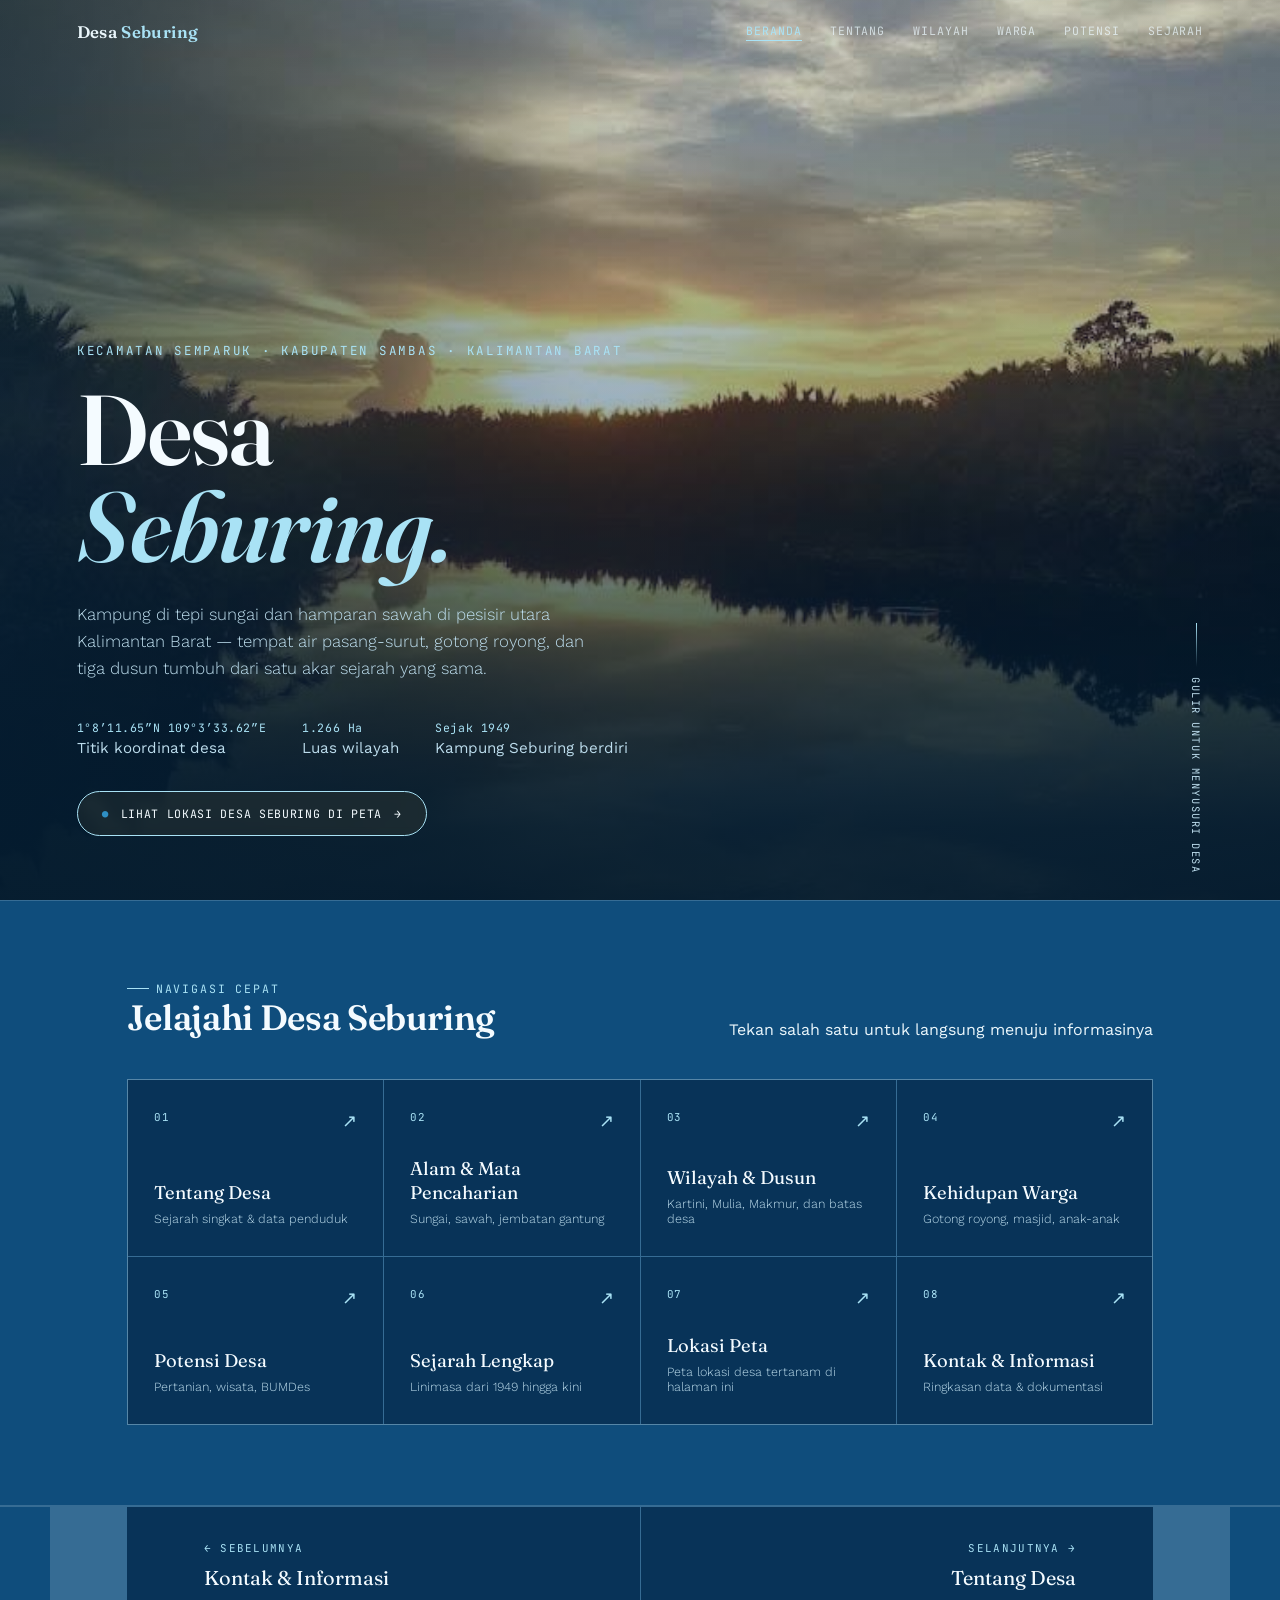
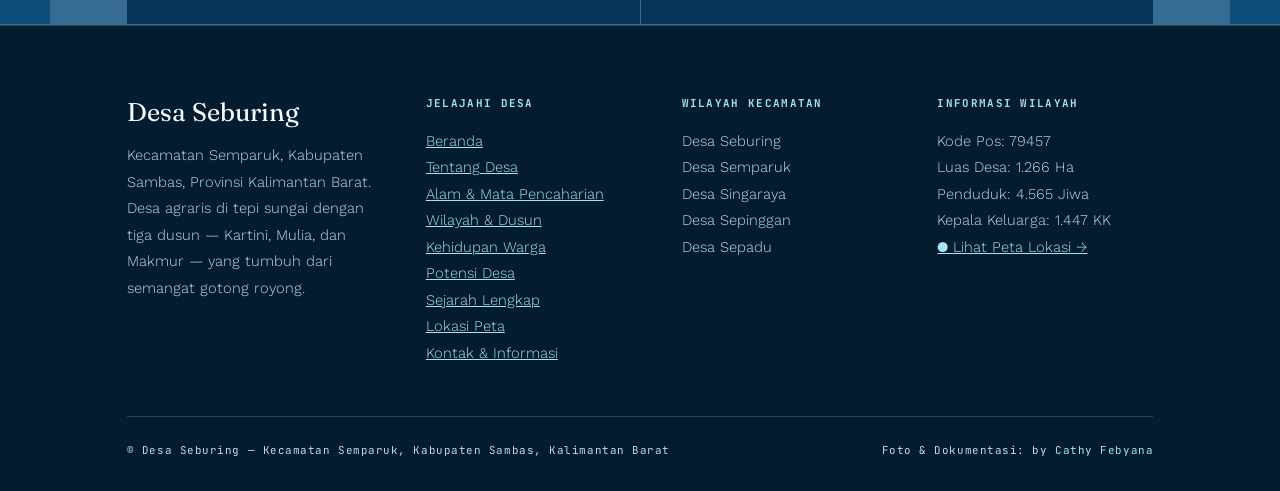
==== index.html @ ba669db6 "Add files via upload" ====
<!DOCTYPE html>
<html lang="id">
<head>
<meta charset="UTF-8">
<meta name="viewport" content="width=device-width, initial-scale=1.0">
<title>Desa Seburing — Kecamatan Semparuk, Kabupaten Sambas</title>
<meta name="description" content="Profil dan promosi Desa Seburing, Kecamatan Semparuk, Kabupaten Sambas, Kalimantan Barat.">
<link rel="preconnect" href="https://fonts.googleapis.com">
<link href="https://fonts.googleapis.com/css2?family=Fraunces:ital,opsz,wght@0,9..144,400;0,9..144,600;0,9..144,700;1,9..144,500&family=Work+Sans:wght@300;400;500;600;700&family=JetBrains+Mono:wght@400;500&display=swap" rel="stylesheet">
<link rel="stylesheet" href="style.css">
</head>
<body>
<header class="nav">
  <div class="brand"><a href="index.html" style="text-decoration:none;color:inherit;">Desa <span>Seburing</span></a></div>
  <nav>
    <a href="index.html" class="active">Beranda</a>
    <a href="tentang.html">Tentang</a>
    <a href="wilayah_dan_dusun.html">Wilayah</a>
    <a href="kehidupan_warga.html">Warga</a>
    <a href="potensi_desa.html">Potensi</a>
    <a href="sejarah_lengkap.html">Sejarah</a>
  </nav>
</header>
<section class="hero" id="beranda">
  <div class="bg" style="background-image:url('[data-uri]');"></div>
  <div class="sky-clouds" aria-hidden="true">
    <svg class="cloud cloud-1" viewBox="0 0 200 60"><ellipse cx="60" cy="30" rx="55" ry="20"/><ellipse cx="110" cy="22" rx="42" ry="16"/><ellipse cx="150" cy="32" rx="35" ry="14"/></svg>
    <svg class="cloud cloud-2" viewBox="0 0 200 60"><ellipse cx="60" cy="30" rx="55" ry="20"/><ellipse cx="110" cy="22" rx="42" ry="16"/><ellipse cx="150" cy="32" rx="35" ry="14"/></svg>
    <svg class="cloud cloud-3" viewBox="0 0 200 60"><ellipse cx="60" cy="30" rx="55" ry="20"/><ellipse cx="110" cy="22" rx="42" ry="16"/><ellipse cx="150" cy="32" rx="35" ry="14"/></svg>
  </div>
  <div class="content">
    <div class="kicker">Kecamatan Semparuk · Kabupaten Sambas · Kalimantan Barat</div>
    <h1>Desa<br><em>Seburing.</em></h1>
    <p class="sub">Kampung di tepi sungai dan hamparan sawah di pesisir utara Kalimantan Barat — tempat air pasang-surut, gotong royong, dan tiga dusun tumbuh dari satu akar sejarah yang sama.</p>
    <div class="coords">
      <div>1°8′11.65″N 109°3′33.62″E<span>Titik koordinat desa</span></div>
      <div>1.266 Ha<span>Luas wilayah</span></div>
      <div>Sejak 1949<span>Kampung Seburing berdiri</span></div>
    </div>
    <a class="maps-btn" href="lokasi_peta.html">
      <span class="pin">&#9679;</span> Lihat Lokasi Desa Seburing di Peta
      <span class="arrow">&#8594;</span>
    </a>
  </div>
  <div class="scroll-cue"><div class="bar"></div>GULIR UNTUK MENYUSURI DESA</div>
</section>
<section id="jelajahi">
  <div class="wrap">
    <div class="jelajahi-head">
      <div>
        <div class="eyebrow">Navigasi Cepat</div>
        <h2 class="reveal">Jelajahi Desa Seburing</h2>
      </div>
      <div class="num">Tekan salah satu untuk langsung menuju informasinya</div>
    </div>
    <div class="menu-grid reveal">
      <a class="menu-card" href="tentang.html">
        <div class="mc-top"><span class="mc-no">01</span><span class="mc-arrow">&#8599;</span></div>
        <div><div class="mc-title">Tentang Desa</div><span class="mc-sub">Sejarah singkat & data penduduk</span></div>
      </a>
      <a class="menu-card" href="alam_dan_mata_pencaharian.html">
        <div class="mc-top"><span class="mc-no">02</span><span class="mc-arrow">&#8599;</span></div>
        <div><div class="mc-title">Alam & Mata Pencaharian</div><span class="mc-sub">Sungai, sawah, jembatan gantung</span></div>
      </a>
      <a class="menu-card" href="wilayah_dan_dusun.html">
        <div class="mc-top"><span class="mc-no">03</span><span class="mc-arrow">&#8599;</span></div>
        <div><div class="mc-title">Wilayah & Dusun</div><span class="mc-sub">Kartini, Mulia, Makmur, dan batas desa</span></div>
      </a>
      <a class="menu-card" href="kehidupan_warga.html">
        <div class="mc-top"><span class="mc-no">04</span><span class="mc-arrow">&#8599;</span></div>
        <div><div class="mc-title">Kehidupan Warga</div><span class="mc-sub">Gotong royong, masjid, anak-anak</span></div>
      </a>
      <a class="menu-card" href="potensi_desa.html">
        <div class="mc-top"><span class="mc-no">05</span><span class="mc-arrow">&#8599;</span></div>
        <div><div class="mc-title">Potensi Desa</div><span class="mc-sub">Pertanian, wisata, BUMDes</span></div>
      </a>
      <a class="menu-card" href="sejarah_lengkap.html">
        <div class="mc-top"><span class="mc-no">06</span><span class="mc-arrow">&#8599;</span></div>
        <div><div class="mc-title">Sejarah Lengkap</div><span class="mc-sub">Linimasa dari 1949 hingga kini</span></div>
      </a>
      <a class="menu-card" href="lokasi_peta.html">
        <div class="mc-top"><span class="mc-no">07</span><span class="mc-arrow">&#8599;</span></div>
        <div><div class="mc-title">Lokasi Peta</div><span class="mc-sub">Peta lokasi desa tertanam di halaman ini</span></div>
      </a>
      <a class="menu-card" href="kontak_dan_informasi.html">
        <div class="mc-top"><span class="mc-no">08</span><span class="mc-arrow">&#8599;</span></div>
        <div><div class="mc-title">Kontak & Informasi</div><span class="mc-sub">Ringkasan data & dokumentasi</span></div>
      </a>
    </div>
  </div>
</section>
<div class="page-nav">
  <div class="wrap">
    <a class="pn-prev" href="kontak_dan_informasi.html">
      <span class="pn-dir">&#8592; Sebelumnya</span>
      <span class="pn-title">Kontak & Informasi</span>
    </a>
    <a class="pn-next" href="tentang.html">
      <span class="pn-dir">Selanjutnya &#8594;</span>
      <span class="pn-title">Tentang Desa</span>
    </a>
  </div>
</div>

<footer id="kontak">
  <div class="wrap">
    <div class="foot-grid">
      <div>
        <div class="foot-brand">Desa Seburing</div>
        <p>Kecamatan Semparuk, Kabupaten Sambas, Provinsi Kalimantan Barat. Desa agraris di tepi sungai dengan tiga dusun — Kartini, Mulia, dan Makmur — yang tumbuh dari semangat gotong royong.</p>
      </div>
      <div>
        <h5>Jelajahi Desa</h5>
        <ul>
          <li><a href="index.html" style="color:var(--gold-soft);">Beranda</a></li>
          <li><a href="tentang.html" style="color:var(--gold-soft);">Tentang Desa</a></li>
          <li><a href="alam_dan_mata_pencaharian.html" style="color:var(--gold-soft);">Alam & Mata Pencaharian</a></li>
          <li><a href="wilayah_dan_dusun.html" style="color:var(--gold-soft);">Wilayah & Dusun</a></li>
          <li><a href="kehidupan_warga.html" style="color:var(--gold-soft);">Kehidupan Warga</a></li>
          <li><a href="potensi_desa.html" style="color:var(--gold-soft);">Potensi Desa</a></li>
          <li><a href="sejarah_lengkap.html" style="color:var(--gold-soft);">Sejarah Lengkap</a></li>
          <li><a href="lokasi_peta.html" style="color:var(--gold-soft);">Lokasi Peta</a></li>
          <li><a href="kontak_dan_informasi.html" style="color:var(--gold-soft);">Kontak & Informasi</a></li>
        </ul>
      </div>
      <div>
        <h5>Wilayah Kecamatan</h5>
        <ul>
          <li>Desa Seburing</li>
          <li>Desa Semparuk</li>
          <li>Desa Singaraya</li>
          <li>Desa Sepinggan</li>
          <li>Desa Sepadu</li>
        </ul>
      </div>
      <div>
        <h5>Informasi Wilayah</h5>
        <ul>
          <li>Kode Pos: 79457</li>
          <li>Luas Desa: 1.266 Ha</li>
          <li>Penduduk: 4.565 Jiwa</li>
          <li>Kepala Keluarga: 1.447 KK</li>
          <li><a href="lokasi_peta.html" style="color:var(--gold-soft);">&#9679; Lihat Peta Lokasi &#8594;</a></li>
        </ul>
      </div>
    </div>
    <div class="foot-bottom">
      <span>© Desa Seburing — Kecamatan Semparuk, Kabupaten Sambas, Kalimantan Barat</span>
      <span>Foto & Dokumentasi: <a href="#">by Cathy Febyana</a></span>
    </div>
  </div>
</footer>

<script src="script.js"></script>
</body>
</html>
---- style.css ----
:root{
    --river-deep:#083358;
    --river-mid:#0f4d7c;
    --gold:#5fc6e8;
    --gold-soft:#a9e2f5;
    --paddy:#3aa0d1;
    --paddy-deep:#1f7aa8;
    --clay:#2f8fc4;
    --sand:#eaf6fb;
    --sand-dim:#bcdcec;
    --ink:#041c30;
    --paper:#f4fbff;
    --line: rgba(234,246,251,0.18);
  }
  *{box-sizing:border-box;}
  html{scroll-behavior:smooth;}
  body{
    margin:0;
    background:var(--river-deep);
    color:var(--sand);
    font-family:'Work Sans', sans-serif;
    font-weight:400;
    overflow-x:hidden;
  }
  h1,h2,h3,.display{
    font-family:'Fraunces', serif;
    font-weight:600;
    letter-spacing:-0.01em;
    margin:0;
  }
  .eyebrow{
    font-family:'JetBrains Mono', monospace;
    text-transform:uppercase;
    letter-spacing:0.16em;
    font-size:0.72rem;
    color:var(--gold-soft);
    display:flex;
    align-items:center;
    gap:0.6em;
  }
  .eyebrow::before{
    content:"";
    width:22px;height:1px;
    background:var(--gold-soft);
    display:inline-block;
  }
  a{color:inherit;}
  img{display:block;max-width:100%;}

  /* ---------- layout shells ---------- */
  .wrap{
    max-width:1180px;
    margin:0 auto;
    padding:0 6vw;
  }
  section{
    position:relative;
    padding:110px 0;
  }
  @media (max-width:720px){
    section{padding:70px 0;}
    .wrap{padding:0 6.5vw;}
  }

  /* ---------- top nav ---------- */
  header.nav{
    position:fixed;
    top:0;left:0;right:0;
    z-index:50;
    display:flex;
    justify-content:space-between;
    align-items:center;
    padding:22px 6vw;
    mix-blend-mode:normal;
    pointer-events:none;
  }
  header.nav .brand{
    font-family:'Fraunces', serif;
    font-weight:600;
    font-size:1.05rem;
    letter-spacing:0.02em;
    pointer-events:auto;
  }
  header.nav .brand span{color:var(--gold-soft);}
  header.nav nav{
    display:flex;
    gap:28px;
    font-family:'JetBrains Mono', monospace;
    font-size:0.72rem;
    letter-spacing:0.08em;
    text-transform:uppercase;
    pointer-events:auto;
  }
  header.nav nav a{
    text-decoration:none;
    opacity:0.75;
    transition:opacity .25s;
    border-bottom:1px solid transparent;
    padding-bottom:2px;
  }
  header.nav nav a:hover{opacity:1;border-color:var(--gold-soft);}
  header.nav nav a.active{opacity:1;border-color:var(--gold-soft);color:var(--gold-soft);}
  @media (max-width:780px){
    header.nav nav{display:none;}
  }

  /* ---------- river spine (signature element) ---------- */
  .river-spine{
    position:absolute;
    left:50%;
    top:0;
    bottom:0;
    width:2px;
    transform:translateX(-50%);
    z-index:1;
    pointer-events:none;
  }
  .river-spine svg{
    position:sticky;
    top:0;
    height:100vh;
    width:2px;
    overflow:visible;
  }
  .dusun-marker{
    position:absolute;
    left:50%;
    transform:translateX(-50%);
    display:flex;
    flex-direction:column;
    align-items:center;
    z-index:2;
  }
  .dusun-marker .dot{
    width:11px;height:11px;
    border-radius:50%;
    background:var(--gold);
    box-shadow:0 0 0 5px rgba(217,164,65,0.18), 0 0 22px rgba(217,164,65,0.55);
  }
  .dusun-marker .label{
    margin-top:10px;
    font-family:'JetBrains Mono', monospace;
    font-size:0.68rem;
    letter-spacing:0.1em;
    text-transform:uppercase;
    color:var(--gold-soft);
    white-space:nowrap;
    background:var(--river-deep);
    padding:2px 8px;
    border:1px solid var(--line);
    border-radius:20px;
  }
  .river-boat{
    position:absolute;
    left:50%;
    top:0;
    transform:translate(-50%,-50%);
    z-index:3;
    pointer-events:none;
    filter:drop-shadow(0 0 8px rgba(95,198,232,0.65));
    animation:sail-down 34s linear infinite;
  }
  @keyframes sail-down{
    0%{ top:0%; opacity:0; }
    4%{ opacity:1; }
    96%{ opacity:1; }
    100%{ top:100%; opacity:0; }
  }

  /* ---------- hero ---------- */
  .hero{
    position:relative;
    height:100vh;
    min-height:640px;
    display:flex;
    align-items:flex-end;
    padding:0;
    overflow:hidden;
  }
  .hero .bg{
    position:absolute;inset:0;
    background-size:cover;
    background-position:center 62%;
  }
  .hero .bg::after{
    content:"";
    position:absolute;inset:0;
    background:
      linear-gradient(180deg, rgba(8,51,88,0.15) 0%, rgba(8,51,88,0.35) 45%, rgba(4,28,48,0.92) 92%),
      linear-gradient(90deg, rgba(4,28,48,0.55) 0%, rgba(4,28,48,0.05) 45%);
  }
  .sky-clouds{
    position:absolute;
    inset:0;
    z-index:2;
    overflow:hidden;
    pointer-events:none;
  }
  .cloud{
    position:absolute;
    fill:rgba(244,251,255,0.55);
    filter:blur(1px);
  }
  .cloud-1{width:260px; top:12%; left:-20%; animation:drift-a 46s linear infinite;}
  .cloud-2{width:180px; top:22%; left:-30%; opacity:0.7; animation:drift-b 60s linear infinite; animation-delay:-14s;}
  .cloud-3{width:320px; top:7%; left:-40%; opacity:0.4; animation:drift-c 78s linear infinite; animation-delay:-30s;}
  @keyframes drift-a{ from{transform:translateX(0);} to{transform:translateX(160vw);} }
  @keyframes drift-b{ from{transform:translateX(0);} to{transform:translateX(170vw);} }
  @keyframes drift-c{ from{transform:translateX(0);} to{transform:translateX(180vw);} }
  .hero .content{
    position:relative;
    z-index:3;
    padding:0 6vw 64px;
    width:100%;
  }
  .hero .kicker{
    font-family:'JetBrains Mono', monospace;
    font-size:0.78rem;
    letter-spacing:0.22em;
    text-transform:uppercase;
    color:var(--gold-soft);
    margin-bottom:22px;
  }
  .hero h1{
    font-size:clamp(2.6rem, 8vw, 6.2rem);
    line-height:0.98;
    color:var(--paper);
  }
  .hero h1 em{
    font-style:italic;
    color:var(--gold-soft);
  }
  .hero .sub{
    max-width:520px;
    margin-top:26px;
    font-size:1.05rem;
    line-height:1.6;
    color:var(--sand-dim);
    font-weight:300;
  }
  .hero .coords{
    margin-top:38px;
    display:flex;
    gap:36px;
    flex-wrap:wrap;
    font-family:'JetBrains Mono', monospace;
    font-size:0.72rem;
    letter-spacing:0.05em;
    color:var(--gold-soft);
  }
  .hero .coords div span{
    display:block;
    color:var(--sand-dim);
    font-family:'Work Sans',sans-serif;
    font-size:0.95rem;
    letter-spacing:0;
    margin-top:4px;
  }
  .scroll-cue{
    position:absolute;
    bottom:26px;right:6vw;
    z-index:3;
    font-family:'JetBrains Mono', monospace;
    font-size:0.65rem;
    letter-spacing:0.15em;
    text-transform:uppercase;
    color:var(--sand-dim);
    writing-mode:vertical-rl;
    display:flex;
    align-items:center;
    gap:10px;
  }
  .scroll-cue .bar{
    width:1px;height:44px;
    background:linear-gradient(var(--gold-soft), transparent);
  }
  .maps-btn{
    display:inline-flex;
    align-items:center;
    gap:12px;
    margin-top:34px;
    padding:14px 24px;
    border:1px solid var(--gold-soft);
    border-radius:40px;
    text-decoration:none;
    color:var(--paper);
    font-family:'JetBrains Mono', monospace;
    font-size:0.72rem;
    letter-spacing:0.06em;
    text-transform:uppercase;
    background:rgba(217,164,65,0.08);
    backdrop-filter:blur(4px);
    transition:background .25s, transform .25s, border-color .25s;
    width:fit-content;
  }
  .maps-btn:hover{
    background:var(--gold-soft);
    color:var(--river-deep);
    border-color:var(--gold-soft);
    transform:translateY(-2px);
  }
  .maps-btn .pin{color:var(--clay);font-size:0.9em;}
  .maps-btn:hover .pin{color:var(--river-deep);}
  .maps-btn .arrow{transition:transform .25s;}
  .maps-btn:hover .arrow{transform:translateX(4px);}
  @media (max-width:480px){
    .maps-btn{font-size:0.62rem;padding:12px 18px;}
  }

  /* ---------- explore menu (jelajahi desa) ---------- */
  #jelajahi{
    background:var(--river-mid);
    padding:80px 0;
    border-top:1px solid var(--line);
    border-bottom:1px solid var(--line);
  }
  .jelajahi-head{
    display:flex;
    justify-content:space-between;
    align-items:flex-end;
    flex-wrap:wrap;
    gap:16px;
    margin-bottom:40px;
  }
  .jelajahi-head h2{
    font-size:clamp(1.5rem,3.4vw,2.2rem);
    color:var(--paper);
  }
  .menu-grid{
    display:grid;
    grid-template-columns:repeat(4,1fr);
    gap:1px;
    background:var(--line);
    border:1px solid var(--line);
  }
  @media (max-width:900px){.menu-grid{grid-template-columns:repeat(2,1fr);}}
  @media (max-width:520px){.menu-grid{grid-template-columns:1fr;}}
  .menu-card{
    background:var(--river-deep);
    padding:30px 26px;
    text-decoration:none;
    display:flex;
    flex-direction:column;
    justify-content:space-between;
    gap:26px;
    min-height:150px;
    position:relative;
    overflow:hidden;
    transition:background .3s;
  }
  .menu-card::before{
    content:"";
    position:absolute;
    left:0;top:0;bottom:0;
    width:2px;
    background:var(--gold);
    transform:scaleY(0);
    transform-origin:bottom;
    transition:transform .35s ease;
  }
  .menu-card:hover{background:var(--river-mid);}
  .menu-card:hover::before{transform:scaleY(1);}
  .menu-card .mc-top{
    display:flex;
    justify-content:space-between;
    align-items:flex-start;
  }
  .menu-card .mc-no{
    font-family:'JetBrains Mono', monospace;
    font-size:0.68rem;
    color:var(--gold-soft);
    letter-spacing:0.08em;
  }
  .menu-card .mc-arrow{
    font-family:'Fraunces', serif;
    font-size:1.1rem;
    color:var(--gold-soft);
    transition:transform .3s;
  }
  .menu-card:hover .mc-arrow{transform:translate(3px,-3px);}
  .menu-card .mc-title{
    font-family:'Fraunces', serif;
    font-size:1.15rem;
    color:var(--paper);
    line-height:1.3;
  }
  .menu-card .mc-sub{
    font-family:'Work Sans',sans-serif;
    font-size:0.78rem;
    color:var(--sand-dim);
    font-weight:300;
    margin-top:6px;
    display:block;
  }
  .map-frame{
    border:1px solid var(--line);
    background:var(--river-mid);
    padding:8px;
    filter:grayscale(0.15) contrast(1.05);
  }
  .map-frame iframe{display:block;width:100%;}
  .locate-card{
    display:grid;
    grid-template-columns:1.4fr 1fr;
    gap:0;
    border:1px solid var(--line);
    background:var(--river-mid);
    overflow:hidden;
  }
  @media (max-width:780px){.locate-card{grid-template-columns:1fr;}}
  .locate-visual{
    min-height:320px;
    display:flex;
  }
  .locate-visual svg{display:block;}
  .locate-data{
    padding:36px 34px;
    display:flex;
    flex-direction:column;
    justify-content:center;
    gap:2px;
  }
  .ld-row{
    display:flex;
    justify-content:space-between;
    padding:14px 0;
    border-bottom:1px solid var(--line);
  }
  .ld-row:last-child{border-bottom:none;}
  .ld-k{
    font-family:'JetBrains Mono', monospace;
    font-size:0.7rem;
    letter-spacing:0.08em;
    text-transform:uppercase;
    color:var(--gold-soft);
  }
  .ld-v{
    font-family:'Fraunces', serif;
    color:var(--paper);
    font-size:0.98rem;
  }

  /* ---------- section headers ---------- */
  .sec-head{
    display:flex;
    justify-content:space-between;
    align-items:flex-end;
    gap:24px;
    margin-bottom:56px;
    flex-wrap:wrap;
  }
  .sec-head h2{
    font-size:clamp(1.9rem, 4vw, 3rem);
    color:var(--paper);
    max-width:640px;
  }
  .sec-head .num{
    font-family:'JetBrains Mono', monospace;
    font-size:0.8rem;
    color:var(--sand-dim);
  }
  .lede{
    max-width:640px;
    color:var(--sand-dim);
    font-size:1.02rem;
    line-height:1.75;
    font-weight:300;
  }

  /* ---------- about / sejarah ---------- */
  #tentang{background:var(--river-deep);}
  .about-grid{
    display:grid;
    grid-template-columns:1.1fr 0.9fr;
    gap:70px;
    align-items:start;
  }
  @media (max-width:860px){
    .about-grid{grid-template-columns:1fr;gap:40px;}
  }
  .about-grid p{
    color:var(--sand-dim);
    line-height:1.8;
    font-weight:300;
    margin:0 0 20px;
  }
  .about-grid strong{color:var(--sand);font-weight:600;}
  .stat-card{
    background:var(--river-mid);
    border:1px solid var(--line);
    border-radius:4px;
    padding:34px 30px;
  }
  .stat-row{
    display:flex;
    justify-content:space-between;
    align-items:baseline;
    padding:16px 0;
    border-bottom:1px solid var(--line);
  }
  .stat-row:last-child{border-bottom:none;}
  .stat-row .k{
    font-family:'JetBrains Mono', monospace;
    font-size:0.72rem;
    letter-spacing:0.08em;
    text-transform:uppercase;
    color:var(--gold-soft);
  }
  .stat-row .v{
    font-family:'Fraunces', serif;
    font-size:1.35rem;
    color:var(--paper);
    text-align:right;
  }
  .stat-row .v small{
    display:block;
    font-family:'Work Sans',sans-serif;
    font-size:0.68rem;
    color:var(--sand-dim);
    font-weight:400;
    margin-top:2px;
  }

  /* ---------- image feature blocks ---------- */
  .feature{
    display:grid;
    grid-template-columns:1fr 1fr;
    gap:0;
    align-items:stretch;
    background:var(--river-mid);
    border:1px solid var(--line);
    margin-bottom:26px;
    overflow:hidden;
  }
  .feature.reverse{grid-template-columns:1fr 1fr;}
  .feature.reverse .feature-media{order:2;}
  .feature.reverse .feature-text{order:1;}
  @media (max-width:860px){
    .feature, .feature.reverse{grid-template-columns:1fr;}
    .feature.reverse .feature-media{order:1;}
    .feature.reverse .feature-text{order:2;}
  }
  .feature-media{
    position:relative;
    min-height:340px;
    overflow:hidden;
  }
  .feature-media img{
    width:100%;height:100%;
    object-fit:cover;
    min-height:340px;
    filter:saturate(1.08) contrast(1.03);
    transition:transform 1.2s cubic-bezier(.16,1,.3,1);
  }
  .feature-media:hover img{transform:scale(1.06);}
  .feature-text{
    padding:48px 46px;
    display:flex;
    flex-direction:column;
    justify-content:center;
  }
  .feature-text .tag{
    font-family:'JetBrains Mono', monospace;
    font-size:0.68rem;
    letter-spacing:0.12em;
    text-transform:uppercase;
    color:var(--gold);
    margin-bottom:14px;
  }
  .feature-text h3{
    font-size:1.7rem;
    color:var(--paper);
    margin-bottom:16px;
  }
  .feature-text p{
    color:var(--sand-dim);
    line-height:1.75;
    font-weight:300;
    font-size:0.98rem;
    margin:0;
  }

  /* ---------- dusun / geografi section ---------- */
  #wilayah{background:var(--river-mid);}
  .dusun-grid{
    display:grid;
    grid-template-columns:repeat(3,1fr);
    gap:2px;
    background:var(--line);
    border:1px solid var(--line);
  }
  @media (max-width:780px){.dusun-grid{grid-template-columns:1fr;}}
  .dusun-cell{
    background:var(--river-deep);
    padding:38px 30px;
  }
  .dusun-cell .no{
    font-family:'JetBrains Mono', monospace;
    color:var(--gold);
    font-size:0.8rem;
    margin-bottom:18px;
  }
  .dusun-cell h4{
    font-family:'Fraunces', serif;
    font-size:1.4rem;
    color:var(--paper);
    margin:0 0 12px;
  }
  .dusun-cell p{
    color:var(--sand-dim);
    font-size:0.9rem;
    line-height:1.7;
    font-weight:300;
    margin:0;
  }
  .border-list{
    margin-top:60px;
    display:grid;
    grid-template-columns:repeat(4,1fr);
    gap:1px;
    background:var(--line);
    border:1px solid var(--line);
  }
  @media (max-width:780px){.border-list{grid-template-columns:1fr 1fr;}}
  .border-item{
    background:var(--river-deep);
    padding:26px 20px;
  }
  .border-item .dir{
    font-family:'JetBrains Mono', monospace;
    font-size:0.66rem;
    letter-spacing:0.1em;
    text-transform:uppercase;
    color:var(--gold-soft);
    margin-bottom:8px;
  }
  .border-item .place{
    font-family:'Fraunces', serif;
    color:var(--paper);
    font-size:1rem;
  }

  /* ---------- gallery / anak-anak ---------- */
  #warga{background:var(--river-deep);}
  .gallery-frame{
    position:relative;
    border:1px solid var(--line);
    padding:8px;
    background:var(--river-mid);
  }
  .gallery-frame img{width:100%;filter:saturate(1.05);}
  .gallery-cap{
    display:flex;
    justify-content:space-between;
    padding:16px 4px 4px;
    font-family:'JetBrains Mono', monospace;
    font-size:0.7rem;
    color:var(--sand-dim);
    letter-spacing:0.04em;
  }
  .gallery-cap .g-name{color:var(--gold-soft);text-transform:uppercase;letter-spacing:0.1em;}

  /* ---------- potensi / ekonomi ---------- */
  #potensi{background:var(--river-mid);}
  .potensi-grid{
    display:grid;
    grid-template-columns:repeat(3,1fr);
    gap:1px;
    background:var(--line);
    border:1px solid var(--line);
  }
  @media (max-width:860px){.potensi-grid{grid-template-columns:1fr;}}
  .potensi-item{
    background:var(--river-deep);
    padding:40px 32px;
  }
  .potensi-item .icon{
    font-family:'Fraunces', serif;
    font-style:italic;
    font-size:2.4rem;
    color:var(--gold);
    margin-bottom:20px;
    line-height:1;
  }
  .potensi-item h4{
    font-family:'Fraunces', serif;
    color:var(--paper);
    font-size:1.2rem;
    margin-bottom:12px;
  }
  .potensi-item p{
    color:var(--sand-dim);
    font-size:0.92rem;
    line-height:1.7;
    font-weight:300;
    margin:0;
  }

  /* ---------- pemerintahan/timeline ---------- */
  #sejarah-lengkap{background:var(--river-deep);}
  .timeline{
    border-left:1px solid var(--line);
    margin-left:6px;
    padding-left:40px;
  }
  .t-item{
    position:relative;
    padding-bottom:44px;
  }
  .t-item:last-child{padding-bottom:0;}
  .t-item::before{
    content:"";
    position:absolute;
    left:-45px;
    top:4px;
    width:9px;height:9px;
    border-radius:50%;
    background:var(--gold);
  }
  .t-item .yr{
    font-family:'JetBrains Mono', monospace;
    color:var(--gold-soft);
    font-size:0.78rem;
    letter-spacing:0.06em;
    margin-bottom:8px;
  }
  .t-item p{
    color:var(--sand-dim);
    font-weight:300;
    line-height:1.75;
    margin:0;
    max-width:600px;
  }

  /* ---------- quote / cta banner ---------- */
  .banner{
    position:relative;
    padding:130px 0;
    text-align:center;
    background:linear-gradient(180deg, var(--river-mid), var(--river-deep));
  }
  .banner .wrap{max-width:820px;}
  .banner .eyebrow{justify-content:center;}
  .banner .eyebrow::before,.banner .eyebrow::after{content:"";width:22px;height:1px;background:var(--gold-soft);}
  .banner h2{
    font-size:clamp(1.8rem,4.4vw,3.1rem);
    color:var(--paper);
    margin:26px 0 0;
    line-height:1.25;
  }
  .banner h2 em{color:var(--gold-soft);font-style:italic;}

  /* ---------- footer ---------- */
  footer{
    background:var(--ink);
    padding:70px 0 34px;
    border-top:1px solid var(--line);
  }
  .foot-grid{
    display:grid;
    grid-template-columns:1.3fr 1fr 1fr;
    gap:40px;
    margin-bottom:50px;
  }
  @media (max-width:780px){.foot-grid{grid-template-columns:1fr;gap:34px;}}
  footer h5{
    font-family:'JetBrains Mono', monospace;
    font-size:0.68rem;
    letter-spacing:0.12em;
    text-transform:uppercase;
    color:var(--gold-soft);
    margin:0 0 18px;
  }
  footer p, footer li{
    color:var(--sand-dim);
    font-size:0.92rem;
    line-height:1.8;
    font-weight:300;
  }
  footer ul{list-style:none;padding:0;margin:0;}
  .foot-brand{
    font-family:'Fraunces', serif;
    font-size:1.6rem;
    color:var(--paper);
    margin-bottom:14px;
  }
  .foot-bottom{
    display:flex;
    justify-content:space-between;
    flex-wrap:wrap;
    gap:12px;
    padding-top:26px;
    border-top:1px solid var(--line);
    font-family:'JetBrains Mono', monospace;
    font-size:0.68rem;
    letter-spacing:0.05em;
    color:var(--sand-dim);
  }
  .foot-bottom a{text-decoration:none;color:var(--gold-soft);}

  ::selection{background:var(--gold);color:var(--ink);}

  @media (prefers-reduced-motion: reduce){
    *{animation:none !important;transition:none !important;}
  }

  .reveal{
    opacity:0;
    transform:translateY(24px);
    transition:opacity .8s ease, transform .8s ease;
  }
  .reveal.in{opacity:1;transform:translateY(0);}


/* ---------- page banner (halaman selain beranda) ---------- */
.page-hero{
  position:relative;
  padding:168px 0 64px;
  background:var(--river-deep);
  border-bottom:1px solid var(--line);
  overflow:hidden;
}
.page-hero .wrap{position:relative;z-index:2;}
.page-hero h1{
  font-size:clamp(2.1rem, 5.2vw, 3.6rem);
  color:var(--paper);
  margin-top:18px;
  max-width:760px;
}
.page-hero p{
  max-width:620px;
  margin-top:20px;
  color:var(--sand-dim);
  font-weight:300;
  line-height:1.75;
  font-size:1.02rem;
}
.breadcrumb{
  font-family:'JetBrains Mono', monospace;
  font-size:0.68rem;
  letter-spacing:0.08em;
  text-transform:uppercase;
  color:var(--sand-dim);
}
.breadcrumb a{color:var(--gold-soft);text-decoration:none;}
.breadcrumb a:hover{text-decoration:underline;}

/* ---------- footer sitemap column (multi-halaman) ---------- */
.foot-grid{grid-template-columns:1.2fr 1fr 1fr 1fr;}
@media (max-width:900px){.foot-grid{grid-template-columns:1fr 1fr;}}
@media (max-width:560px){.foot-grid{grid-template-columns:1fr;}}
footer .active{color:var(--paper);}

/* ---------- page prev/next navigation ---------- */
.page-nav{
  background:var(--river-mid);
  border-top:1px solid var(--line);
  border-bottom:1px solid var(--line);
}
.page-nav .wrap{
  display:grid;
  grid-template-columns:1fr 1fr;
  gap:1px;
  background:var(--line);
}
.page-nav a{
  background:var(--river-deep);
  text-decoration:none;
  padding:34px 6vw;
  display:flex;
  flex-direction:column;
  gap:10px;
  transition:background .25s;
}
.page-nav a:hover{background:var(--river-mid);}
.page-nav .pn-next{text-align:right;align-items:flex-end;}
.page-nav .pn-dir{
  font-family:'JetBrains Mono', monospace;
  font-size:0.68rem;
  letter-spacing:0.12em;
  text-transform:uppercase;
  color:var(--gold-soft);
  display:flex;
  align-items:center;
  gap:10px;
}
.page-nav .pn-next .pn-dir{flex-direction:row-reverse;}
.page-nav .pn-title{
  font-family:'Fraunces', serif;
  font-size:1.25rem;
  color:var(--paper);
}
.page-nav a:hover .pn-title{color:var(--gold-soft);}
@media (max-width:640px){
  .page-nav .wrap{grid-template-columns:1fr;}
  .page-nav a{padding:26px 6vw;}
}
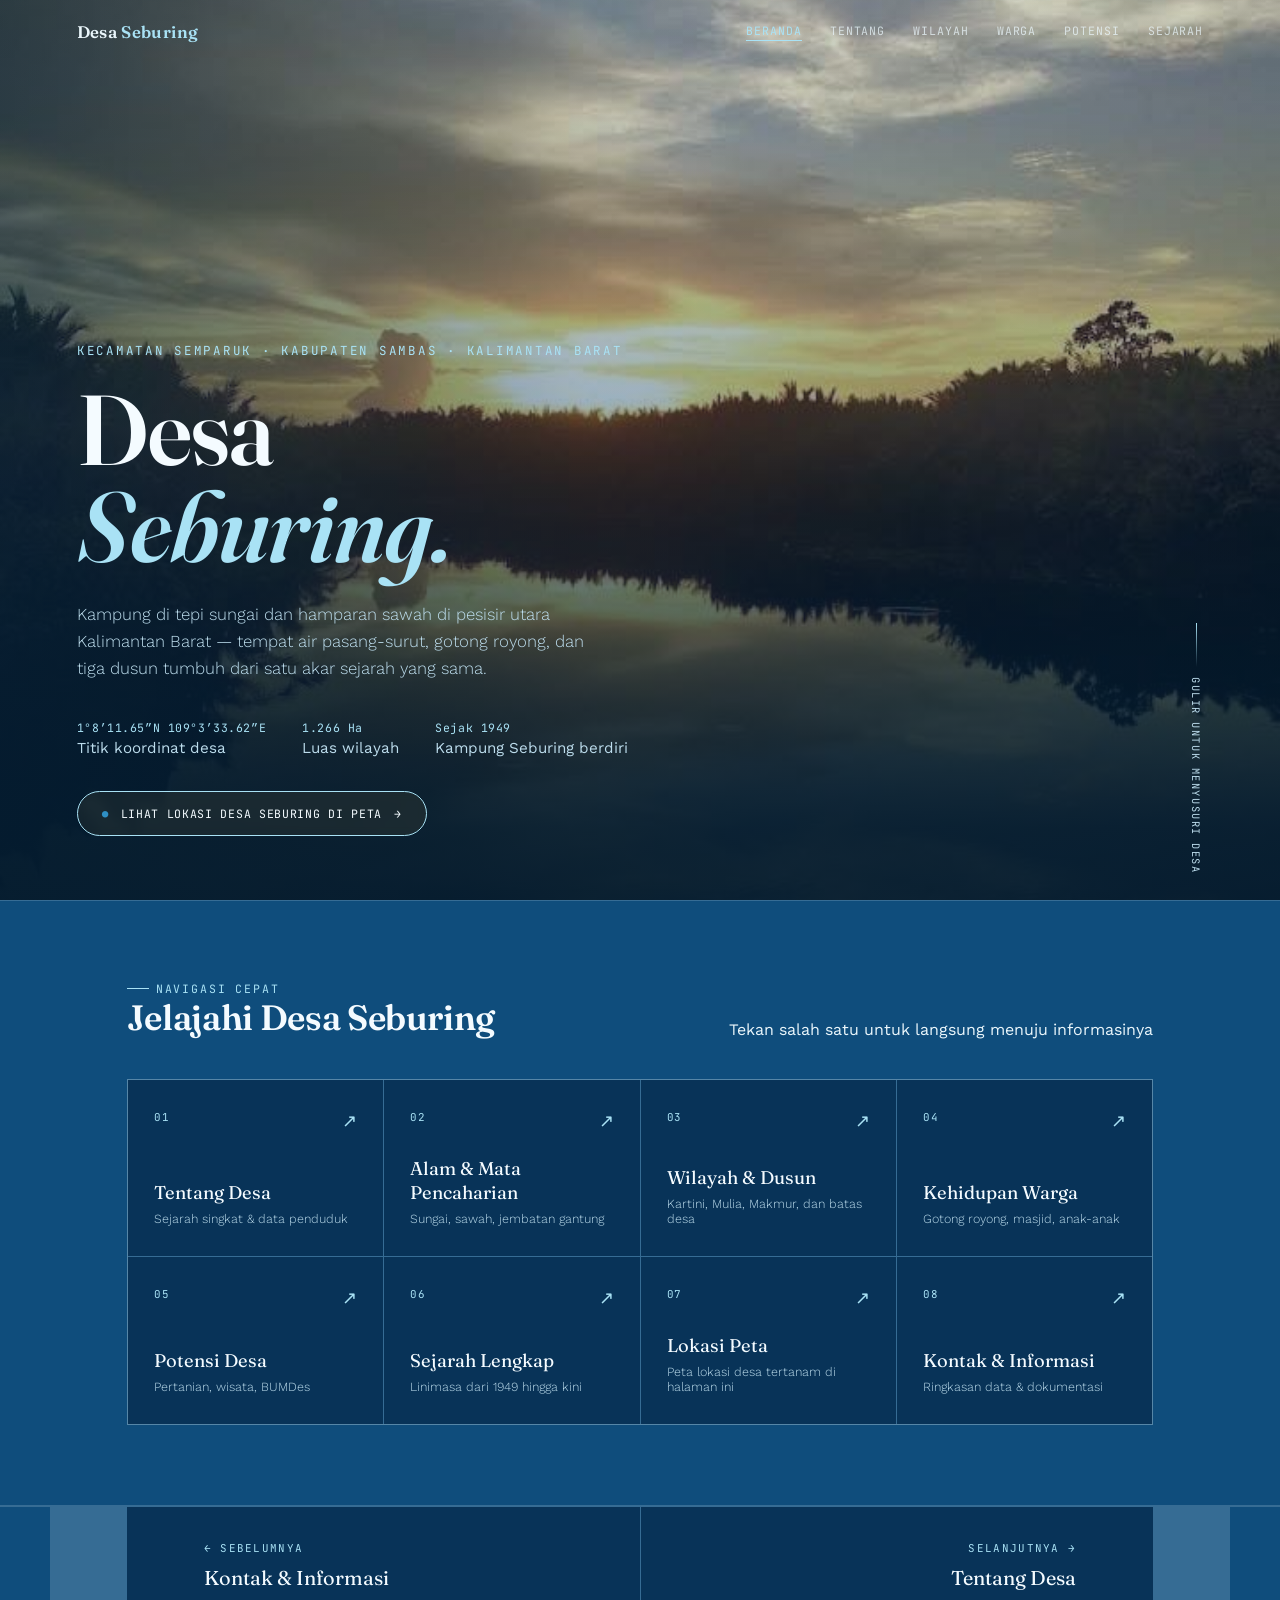
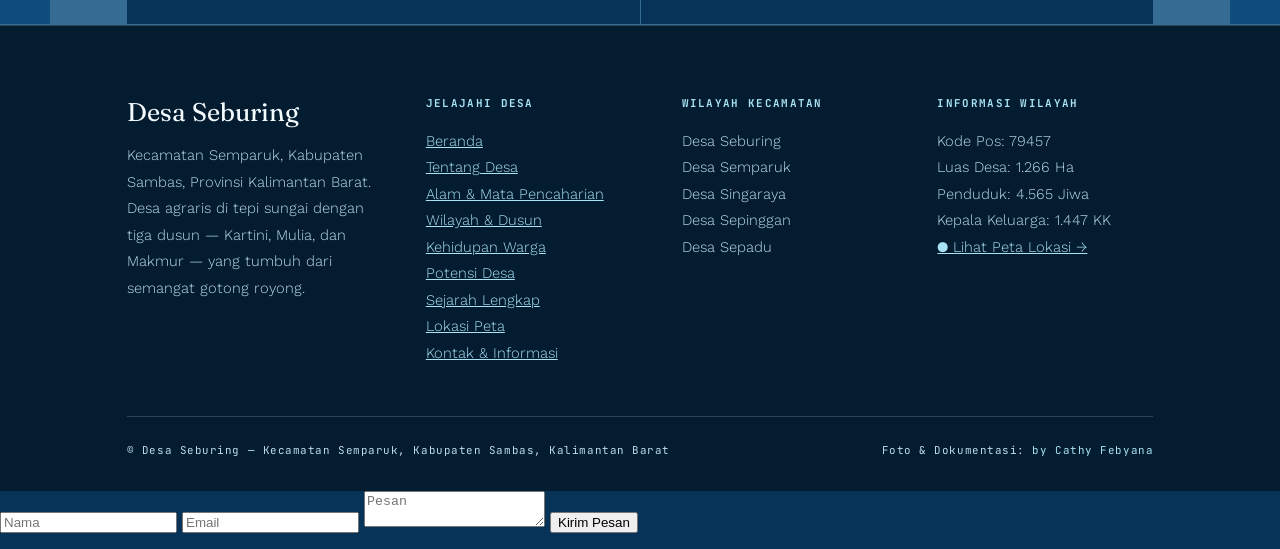
==== commit 17c60a5d: "Add contact form to index.html" ====
--- a/index.html
+++ b/index.html
@@ -150,6 +150,18 @@
     </div>
   </div>
 </footer>
+  <form id="contactForm">
+  <input type="text" id="nama" placeholder="Nama" required>
+
+  <input type="email" id="email" placeholder="Email" required>
+
+  <textarea id="pesan" placeholder="Pesan" required></textarea>
+
+  <button type="submit">Kirim Pesan</button>
+
+  <p id="status"></p>
+</form>
+  
 
 <script src="script.js"></script>
 </body>
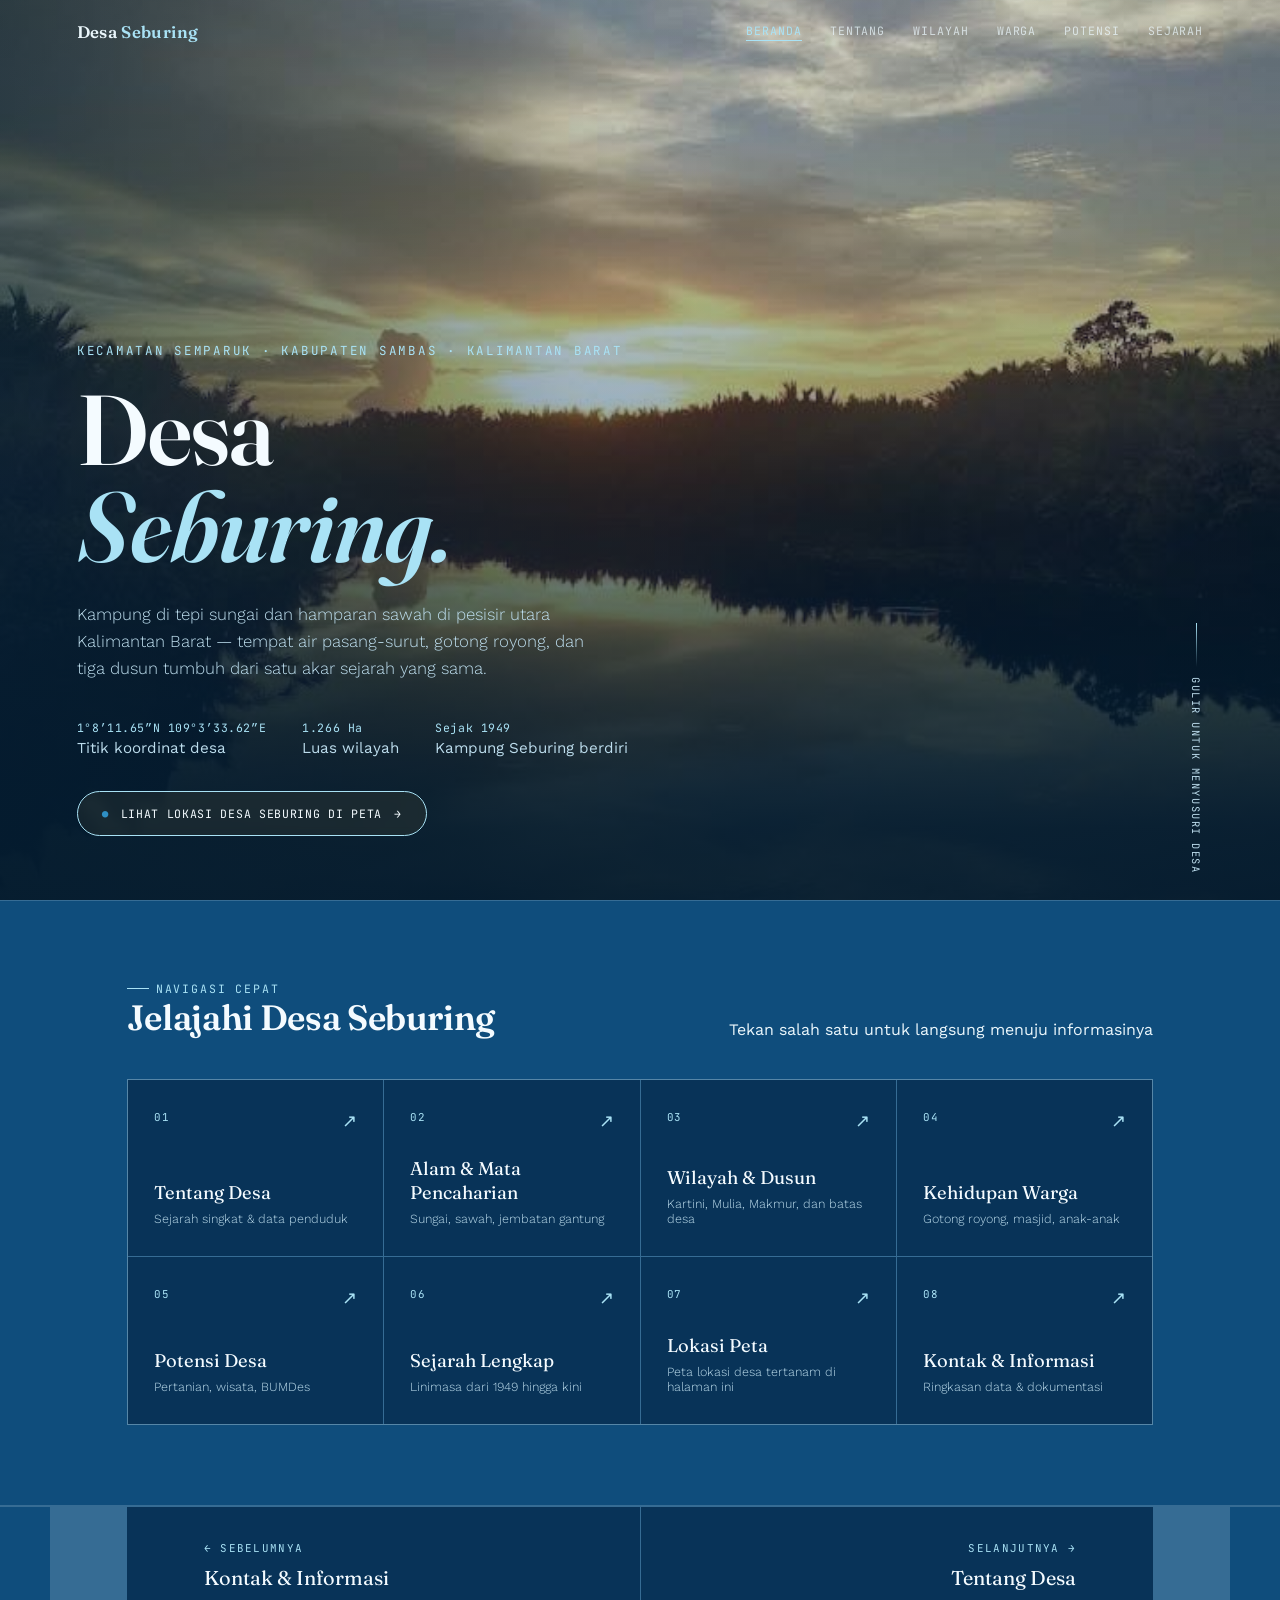
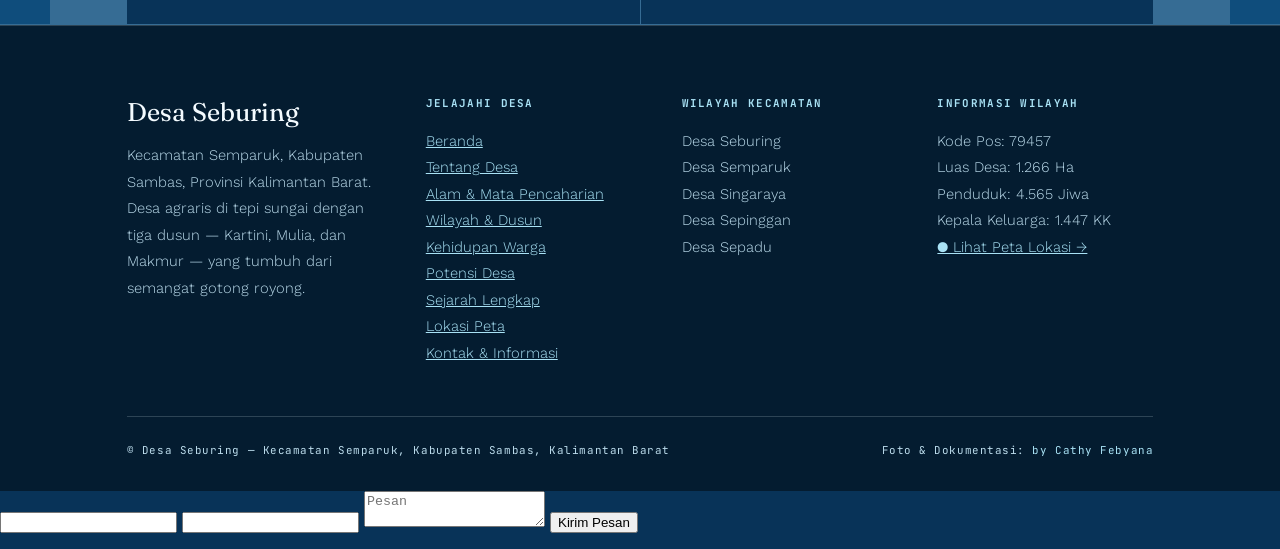
==== commit abb8379a: "Update index.html" ====
--- a/index.html
+++ b/index.html
@@ -150,12 +150,12 @@
     </div>
   </div>
 </footer>
-  <form id="contactForm">
-  <input type="text" id="nama" placeholder="Nama" required>
+  <form id="contactForm" action="https://formspree.io/f/mbgjvdak" method="POST">
+  <input type="text" id="nama"name=" placeholder="Nama" required>
 
-  <input type="email" id="email" placeholder="Email" required>
+  <input type="email" id="email"name=" placeholder="Email" required>
 
-  <textarea id="pesan" placeholder="Pesan" required></textarea>
+  <textarea id="pesan"name="pesan" placeholder="Pesan" required></textarea>
 
   <button type="submit">Kirim Pesan</button>
 
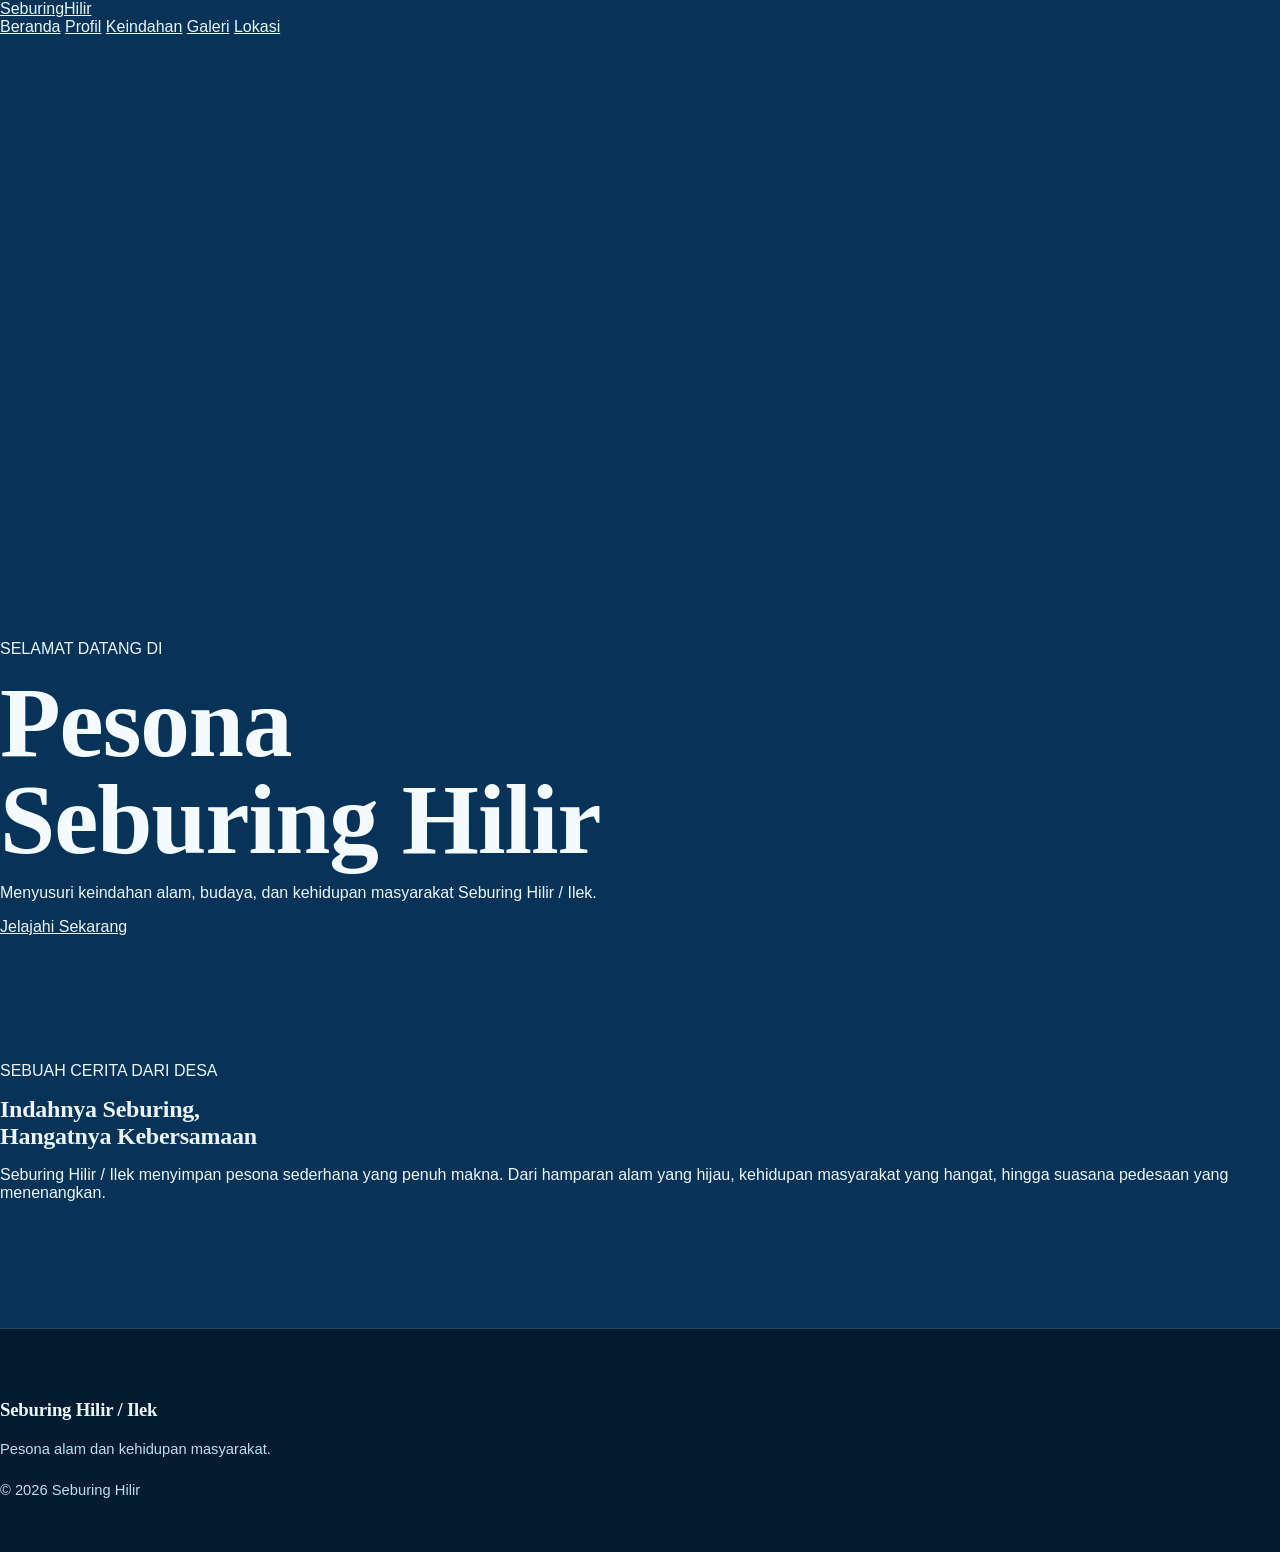
==== commit c14b7200: "Update index.html" ====
--- a/index.html
+++ b/index.html
@@ -1,167 +1,69 @@
 <!DOCTYPE html>
 <html lang="id">
 <head>
-<meta charset="UTF-8">
-<meta name="viewport" content="width=device-width, initial-scale=1.0">
-<title>Desa Seburing — Kecamatan Semparuk, Kabupaten Sambas</title>
-<meta name="description" content="Profil dan promosi Desa Seburing, Kecamatan Semparuk, Kabupaten Sambas, Kalimantan Barat.">
-<link rel="preconnect" href="https://fonts.googleapis.com">
-<link href="https://fonts.googleapis.com/css2?family=Fraunces:ital,opsz,wght@0,9..144,400;0,9..144,600;0,9..144,700;1,9..144,500&family=Work+Sans:wght@300;400;500;600;700&family=JetBrains+Mono:wght@400;500&display=swap" rel="stylesheet">
-<link rel="stylesheet" href="style.css">
+    <meta charset="UTF-8">
+    <meta name="viewport" content="width=device-width, initial-scale=1.0">
+    <title>Seburing Hilir | Beranda</title>
+    <link rel="stylesheet" href="style.css">
 </head>
+
 <body>
-<header class="nav">
-  <div class="brand"><a href="index.html" style="text-decoration:none;color:inherit;">Desa <span>Seburing</span></a></div>
-  <nav>
-    <a href="index.html" class="active">Beranda</a>
-    <a href="tentang.html">Tentang</a>
-    <a href="wilayah_dan_dusun.html">Wilayah</a>
-    <a href="kehidupan_warga.html">Warga</a>
-    <a href="potensi_desa.html">Potensi</a>
-    <a href="sejarah_lengkap.html">Sejarah</a>
-  </nav>
+
+<header>
+    <nav class="navbar">
+        <a href="index.html" class="logo">Seburing<span>Hilir</span></a>
+
+        <div class="nav-menu">
+            <a href="index.html" class="active">Beranda</a>
+            <a href="profil.html">Profil</a>
+            <a href="keindahan.html">Keindahan</a>
+            <a href="galeri.html">Galeri</a>
+            <a href="lokasi.html">Lokasi</a>
+        </div>
+    </nav>
 </header>
-<section class="hero" id="beranda">
-  <div class="bg" style="background-image:url('[data-uri]');"></div>
-  <div class="sky-clouds" aria-hidden="true">
-    <svg class="cloud cloud-1" viewBox="0 0 200 60"><ellipse cx="60" cy="30" rx="55" ry="20"/><ellipse cx="110" cy="22" rx="42" ry="16"/><ellipse cx="150" cy="32" rx="35" ry="14"/></svg>
-    <svg class="cloud cloud-2" viewBox="0 0 200 60"><ellipse cx="60" cy="30" rx="55" ry="20"/><ellipse cx="110" cy="22" rx="42" ry="16"/><ellipse cx="150" cy="32" rx="35" ry="14"/></svg>
-    <svg class="cloud cloud-3" viewBox="0 0 200 60"><ellipse cx="60" cy="30" rx="55" ry="20"/><ellipse cx="110" cy="22" rx="42" ry="16"/><ellipse cx="150" cy="32" rx="35" ry="14"/></svg>
-  </div>
-  <div class="content">
-    <div class="kicker">Kecamatan Semparuk · Kabupaten Sambas · Kalimantan Barat</div>
-    <h1>Desa<br><em>Seburing.</em></h1>
-    <p class="sub">Kampung di tepi sungai dan hamparan sawah di pesisir utara Kalimantan Barat — tempat air pasang-surut, gotong royong, dan tiga dusun tumbuh dari satu akar sejarah yang sama.</p>
-    <div class="coords">
-      <div>1°8′11.65″N 109°3′33.62″E<span>Titik koordinat desa</span></div>
-      <div>1.266 Ha<span>Luas wilayah</span></div>
-      <div>Sejak 1949<span>Kampung Seburing berdiri</span></div>
+
+<section class="hero">
+    <div class="hero-content">
+        <p class="small-title">SELAMAT DATANG DI</p>
+
+        <h1>
+            Pesona<br>
+            <span>Seburing Hilir</span>
+        </h1>
+
+        <p class="hero-description">
+            Menyusuri keindahan alam, budaya, dan kehidupan
+            masyarakat Seburing Hilir / Ilek.
+        </p>
+
+        <a href="profil.html" class="button">
+            Jelajahi Sekarang
+        </a>
     </div>
-    <a class="maps-btn" href="lokasi_peta.html">
-      <span class="pin">&#9679;</span> Lihat Lokasi Desa Seburing di Peta
-      <span class="arrow">&#8594;</span>
-    </a>
-  </div>
-  <div class="scroll-cue"><div class="bar"></div>GULIR UNTUK MENYUSURI DESA</div>
 </section>
-<section id="jelajahi">
-  <div class="wrap">
-    <div class="jelajahi-head">
-      <div>
-        <div class="eyebrow">Navigasi Cepat</div>
-        <h2 class="reveal">Jelajahi Desa Seburing</h2>
-      </div>
-      <div class="num">Tekan salah satu untuk langsung menuju informasinya</div>
-    </div>
-    <div class="menu-grid reveal">
-      <a class="menu-card" href="tentang.html">
-        <div class="mc-top"><span class="mc-no">01</span><span class="mc-arrow">&#8599;</span></div>
-        <div><div class="mc-title">Tentang Desa</div><span class="mc-sub">Sejarah singkat & data penduduk</span></div>
-      </a>
-      <a class="menu-card" href="alam_dan_mata_pencaharian.html">
-        <div class="mc-top"><span class="mc-no">02</span><span class="mc-arrow">&#8599;</span></div>
-        <div><div class="mc-title">Alam & Mata Pencaharian</div><span class="mc-sub">Sungai, sawah, jembatan gantung</span></div>
-      </a>
-      <a class="menu-card" href="wilayah_dan_dusun.html">
-        <div class="mc-top"><span class="mc-no">03</span><span class="mc-arrow">&#8599;</span></div>
-        <div><div class="mc-title">Wilayah & Dusun</div><span class="mc-sub">Kartini, Mulia, Makmur, dan batas desa</span></div>
-      </a>
-      <a class="menu-card" href="kehidupan_warga.html">
-        <div class="mc-top"><span class="mc-no">04</span><span class="mc-arrow">&#8599;</span></div>
-        <div><div class="mc-title">Kehidupan Warga</div><span class="mc-sub">Gotong royong, masjid, anak-anak</span></div>
-      </a>
-      <a class="menu-card" href="potensi_desa.html">
-        <div class="mc-top"><span class="mc-no">05</span><span class="mc-arrow">&#8599;</span></div>
-        <div><div class="mc-title">Potensi Desa</div><span class="mc-sub">Pertanian, wisata, BUMDes</span></div>
-      </a>
-      <a class="menu-card" href="sejarah_lengkap.html">
-        <div class="mc-top"><span class="mc-no">06</span><span class="mc-arrow">&#8599;</span></div>
-        <div><div class="mc-title">Sejarah Lengkap</div><span class="mc-sub">Linimasa dari 1949 hingga kini</span></div>
-      </a>
-      <a class="menu-card" href="lokasi_peta.html">
-        <div class="mc-top"><span class="mc-no">07</span><span class="mc-arrow">&#8599;</span></div>
-        <div><div class="mc-title">Lokasi Peta</div><span class="mc-sub">Peta lokasi desa tertanam di halaman ini</span></div>
-      </a>
-      <a class="menu-card" href="kontak_dan_informasi.html">
-        <div class="mc-top"><span class="mc-no">08</span><span class="mc-arrow">&#8599;</span></div>
-        <div><div class="mc-title">Kontak & Informasi</div><span class="mc-sub">Ringkasan data & dokumentasi</span></div>
-      </a>
-    </div>
-  </div>
+
+<section class="welcome">
+    <p class="small-title">SEBUAH CERITA DARI DESA</p>
+
+    <h2>
+        Indahnya Seburing,<br>
+        <span>Hangatnya Kebersamaan</span>
+    </h2>
+
+    <p>
+        Seburing Hilir / Ilek menyimpan pesona sederhana
+        yang penuh makna. Dari hamparan alam yang hijau,
+        kehidupan masyarakat yang hangat, hingga suasana
+        pedesaan yang menenangkan.
+    </p>
 </section>
-<div class="page-nav">
-  <div class="wrap">
-    <a class="pn-prev" href="kontak_dan_informasi.html">
-      <span class="pn-dir">&#8592; Sebelumnya</span>
-      <span class="pn-title">Kontak & Informasi</span>
-    </a>
-    <a class="pn-next" href="tentang.html">
-      <span class="pn-dir">Selanjutnya &#8594;</span>
-      <span class="pn-title">Tentang Desa</span>
-    </a>
-  </div>
-</div>
 
-<footer id="kontak">
-  <div class="wrap">
-    <div class="foot-grid">
-      <div>
-        <div class="foot-brand">Desa Seburing</div>
-        <p>Kecamatan Semparuk, Kabupaten Sambas, Provinsi Kalimantan Barat. Desa agraris di tepi sungai dengan tiga dusun — Kartini, Mulia, dan Makmur — yang tumbuh dari semangat gotong royong.</p>
-      </div>
-      <div>
-        <h5>Jelajahi Desa</h5>
-        <ul>
-          <li><a href="index.html" style="color:var(--gold-soft);">Beranda</a></li>
-          <li><a href="tentang.html" style="color:var(--gold-soft);">Tentang Desa</a></li>
-          <li><a href="alam_dan_mata_pencaharian.html" style="color:var(--gold-soft);">Alam & Mata Pencaharian</a></li>
-          <li><a href="wilayah_dan_dusun.html" style="color:var(--gold-soft);">Wilayah & Dusun</a></li>
-          <li><a href="kehidupan_warga.html" style="color:var(--gold-soft);">Kehidupan Warga</a></li>
-          <li><a href="potensi_desa.html" style="color:var(--gold-soft);">Potensi Desa</a></li>
-          <li><a href="sejarah_lengkap.html" style="color:var(--gold-soft);">Sejarah Lengkap</a></li>
-          <li><a href="lokasi_peta.html" style="color:var(--gold-soft);">Lokasi Peta</a></li>
-          <li><a href="kontak_dan_informasi.html" style="color:var(--gold-soft);">Kontak & Informasi</a></li>
-        </ul>
-      </div>
-      <div>
-        <h5>Wilayah Kecamatan</h5>
-        <ul>
-          <li>Desa Seburing</li>
-          <li>Desa Semparuk</li>
-          <li>Desa Singaraya</li>
-          <li>Desa Sepinggan</li>
-          <li>Desa Sepadu</li>
-        </ul>
-      </div>
-      <div>
-        <h5>Informasi Wilayah</h5>
-        <ul>
-          <li>Kode Pos: 79457</li>
-          <li>Luas Desa: 1.266 Ha</li>
-          <li>Penduduk: 4.565 Jiwa</li>
-          <li>Kepala Keluarga: 1.447 KK</li>
-          <li><a href="lokasi_peta.html" style="color:var(--gold-soft);">&#9679; Lihat Peta Lokasi &#8594;</a></li>
-        </ul>
-      </div>
-    </div>
-    <div class="foot-bottom">
-      <span>© Desa Seburing — Kecamatan Semparuk, Kabupaten Sambas, Kalimantan Barat</span>
-      <span>Foto & Dokumentasi: <a href="#">by Cathy Febyana</a></span>
-    </div>
-  </div>
+<footer>
+    <h3>Seburing Hilir / Ilek</h3>
+    <p>Pesona alam dan kehidupan masyarakat.</p>
+    <p>© 2026 Seburing Hilir</p>
 </footer>
-  <form id="contactForm" action="https://formspree.io/f/mbgjvdak" method="POST">
-  <input type="text" id="nama"name=" placeholder="Nama" required>
-
-  <input type="email" id="email"name=" placeholder="Email" required>
-
-  <textarea id="pesan"name="pesan" placeholder="Pesan" required></textarea>
-
-  <button type="submit">Kirim Pesan</button>
-
-  <p id="status"></p>
-</form>
-  
 
 <script src="script.js"></script>
 </body>
